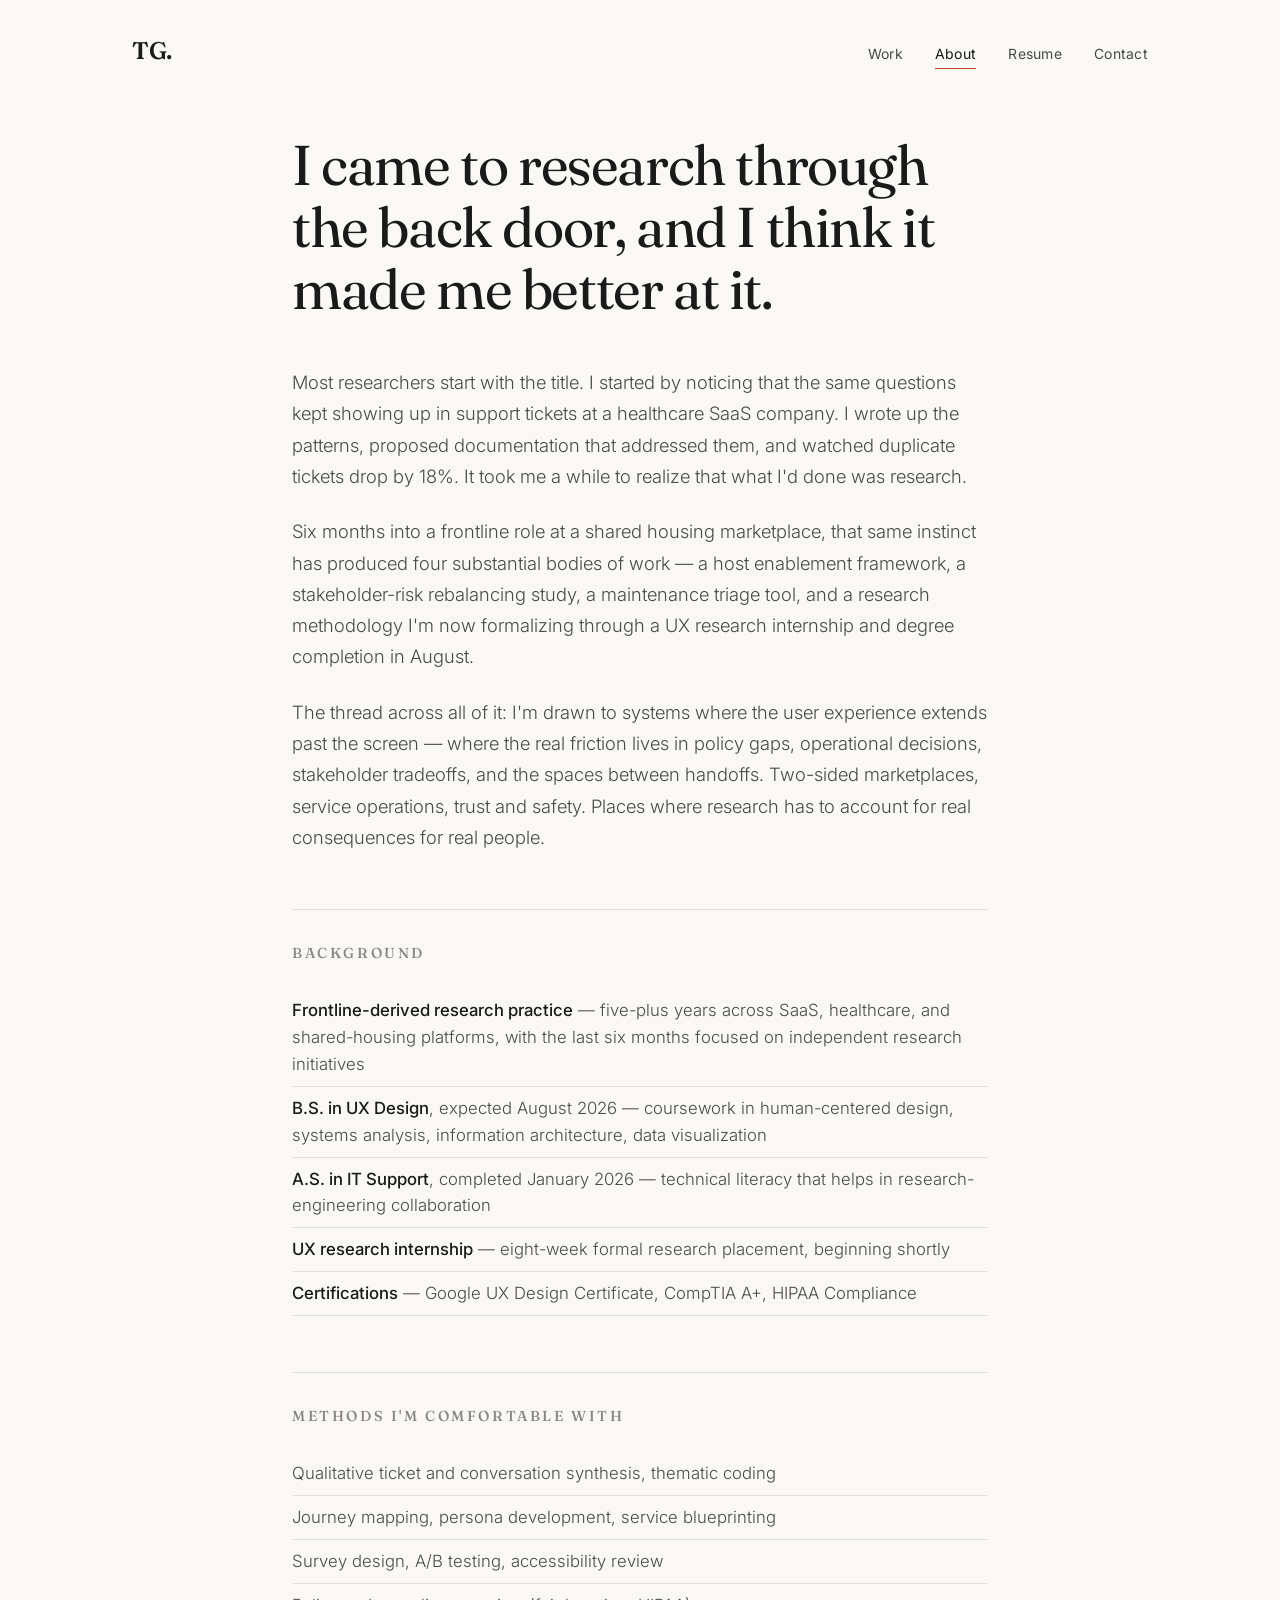
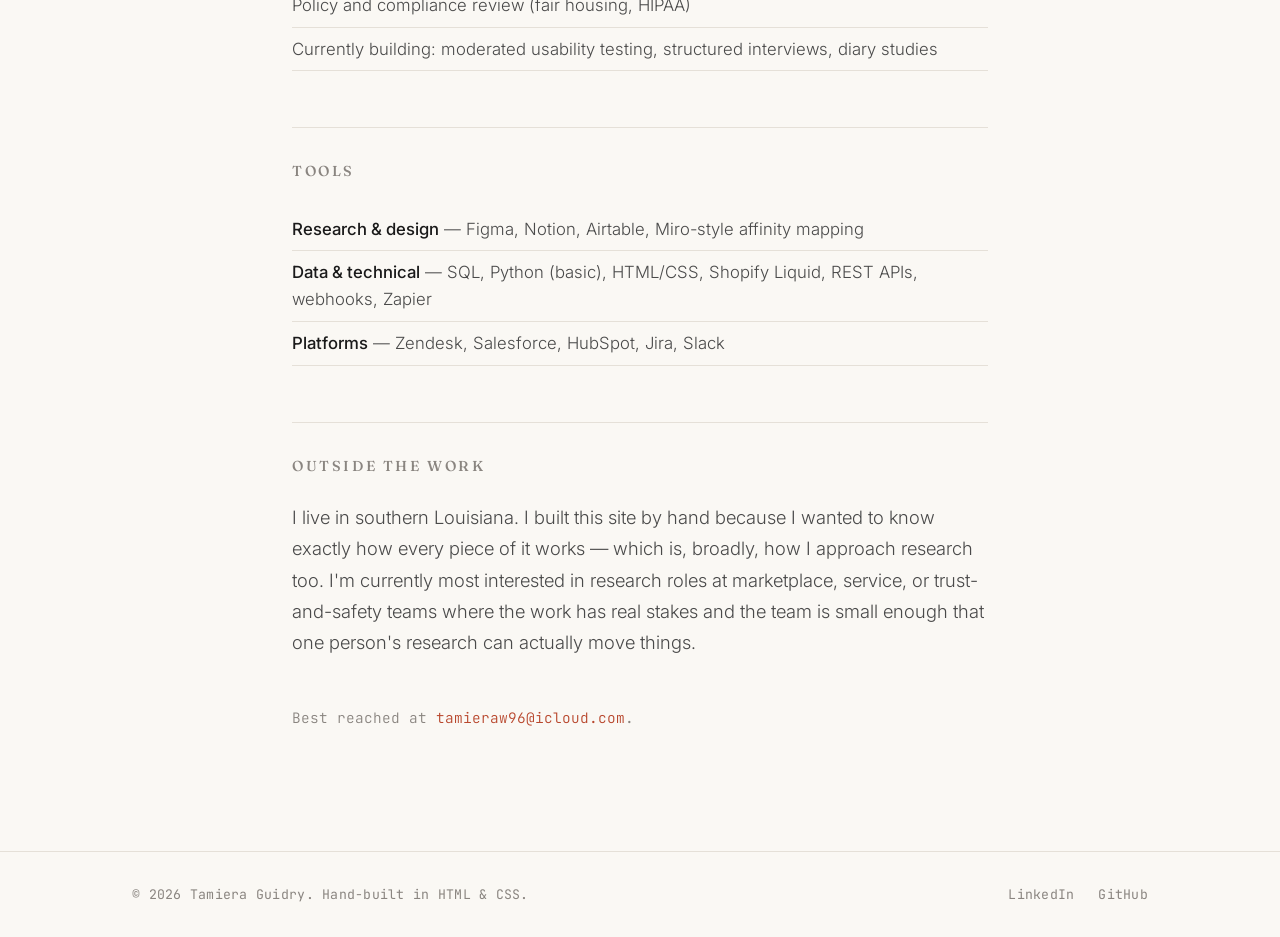
==== about.html @ 83c3fe65 "Add files via upload" ====
<!DOCTYPE html>
<html lang="en">
<head>
  <meta charset="UTF-8" />
  <meta name="viewport" content="width=device-width, initial-scale=1.0" />
  <title>About — Tamiera Guidry</title>
  <link rel="preconnect" href="https://fonts.googleapis.com" />
  <link rel="preconnect" href="https://fonts.gstatic.com" crossorigin />
  <link href="https://fonts.googleapis.com/css2?family=Fraunces:opsz,wght@9..144,300;9..144,400;9..144,500;9..144,600&family=Inter:wght@300;400;500;600&family=JetBrains+Mono:wght@400;500&display=swap" rel="stylesheet" />
  <link rel="stylesheet" href="styles.css" />
</head>
<body>

  <nav class="nav">
    <a href="index.html" class="nav-mark">TG.</a>
    <div class="nav-links">
      <a href="index.html">Work</a>
      <a href="about.html" class="active">About</a>
      <a href="Tamiera_Guidry_Resume.pdf" target="_blank" rel="noopener">Resume</a>
      <a href="mailto:tamieraw96@icloud.com">Contact</a>
    </div>
  </nav>

  <div class="about-page">
    <h1>I came to research through the back door, and I think it made me better at it.</h1>

    <p>Most researchers start with the title. I started by noticing that the same questions kept showing up in support tickets at a healthcare SaaS company. I wrote up the patterns, proposed documentation that addressed them, and watched duplicate tickets drop by 18%. It took me a while to realize that what I'd done was research.</p>

    <p>Six months into a frontline role at a shared housing marketplace, that same instinct has produced four substantial bodies of work — a host enablement framework, a stakeholder-risk rebalancing study, a maintenance triage tool, and a research methodology I'm now formalizing through a UX research internship and degree completion in August.</p>

    <p>The thread across all of it: I'm drawn to systems where the user experience extends past the screen — where the real friction lives in policy gaps, operational decisions, stakeholder tradeoffs, and the spaces between handoffs. Two-sided marketplaces, service operations, trust and safety. Places where research has to account for real consequences for real people.</p>

    <h2>Background</h2>
    <ul>
      <li><strong>Frontline-derived research practice</strong> — five-plus years across SaaS, healthcare, and shared-housing platforms, with the last six months focused on independent research initiatives</li>
      <li><strong>B.S. in UX Design</strong>, expected August 2026 — coursework in human-centered design, systems analysis, information architecture, data visualization</li>
      <li><strong>A.S. in IT Support</strong>, completed January 2026 — technical literacy that helps in research-engineering collaboration</li>
      <li><strong>UX research internship</strong> — eight-week formal research placement, beginning shortly</li>
      <li><strong>Certifications</strong> — Google UX Design Certificate, CompTIA A+, HIPAA Compliance</li>
    </ul>

    <h2>Methods I'm comfortable with</h2>
    <ul>
      <li>Qualitative ticket and conversation synthesis, thematic coding</li>
      <li>Journey mapping, persona development, service blueprinting</li>
      <li>Survey design, A/B testing, accessibility review</li>
      <li>Policy and compliance review (fair housing, HIPAA)</li>
      <li>Currently building: moderated usability testing, structured interviews, diary studies</li>
    </ul>

    <h2>Tools</h2>
    <ul>
      <li><strong>Research &amp; design</strong> — Figma, Notion, Airtable, Miro-style affinity mapping</li>
      <li><strong>Data &amp; technical</strong> — SQL, Python (basic), HTML/CSS, Shopify Liquid, REST APIs, webhooks, Zapier</li>
      <li><strong>Platforms</strong> — Zendesk, Salesforce, HubSpot, Jira, Slack</li>
    </ul>

    <h2>Outside the work</h2>
    <p>I live in southern Louisiana. I built this site by hand because I wanted to know exactly how every piece of it works — which is, broadly, how I approach research too. I'm currently most interested in research roles at marketplace, service, or trust-and-safety teams where the work has real stakes and the team is small enough that one person's research can actually move things.</p>

    <p style="margin-top: 3rem; font-family: var(--mono); font-size: 0.9rem; color: var(--ink-muted);">Best reached at <a href="mailto:tamieraw96@icloud.com" style="color: var(--accent);">tamieraw96@icloud.com</a>.</p>
  </div>

  <footer class="footer">
    <div class="footer-inner">
      <p>© 2026 Tamiera Guidry. Hand-built in HTML &amp; CSS.</p>
      <div class="footer-links">
        <a href="https://linkedin.com/in/tamiera-guidry" target="_blank" rel="noopener">LinkedIn</a>
        <a href="https://github.com/tamieraguidry1" target="_blank" rel="noopener">GitHub</a>
      </div>
    </div>
  </footer>

</body>
</html>
---- styles.css ----
/* ============================================
   TAMIERA GUIDRY — UX RESEARCH PORTFOLIO
   Editorial minimalism. Typography-led.
   ============================================ */

:root {
  --paper: #faf8f4;
  --ink: #1a1a1a;
  --ink-soft: #4a4a4a;
  --ink-muted: #8a8580;
  --rule: #e5e0d8;
  --accent: #b8472d;
  --accent-soft: #f5ede4;
  --serif: "Fraunces", Georgia, serif;
  --sans: "Inter", -apple-system, sans-serif;
  --mono: "JetBrains Mono", monospace;
  --max: 1080px;
  --gutter: 2rem;
}

* {
  margin: 0;
  padding: 0;
  box-sizing: border-box;
}

html {
  scroll-behavior: smooth;
}

body {
  background: var(--paper);
  color: var(--ink);
  font-family: var(--sans);
  font-size: 17px;
  line-height: 1.6;
  -webkit-font-smoothing: antialiased;
  -moz-osx-font-smoothing: grayscale;
  text-rendering: optimizeLegibility;
}

a {
  color: var(--ink);
  text-decoration: none;
  transition: color 0.2s ease;
}

a:hover {
  color: var(--accent);
}

/* ============================================
   NAV
   ============================================ */

.nav {
  max-width: var(--max);
  margin: 0 auto;
  padding: 2rem var(--gutter) 0;
  display: flex;
  justify-content: space-between;
  align-items: baseline;
}

.nav-mark {
  font-family: var(--serif);
  font-size: 1.5rem;
  font-weight: 600;
  letter-spacing: -0.02em;
  color: var(--ink);
}

.nav-links {
  display: flex;
  gap: 2rem;
  font-size: 0.875rem;
  letter-spacing: 0.02em;
}

.nav-links a {
  color: var(--ink-soft);
  position: relative;
}

.nav-links a.active {
  color: var(--ink);
}

.nav-links a.active::after {
  content: "";
  position: absolute;
  left: 0;
  right: 0;
  bottom: -4px;
  height: 1px;
  background: var(--accent);
}

/* ============================================
   HERO
   ============================================ */

.hero {
  max-width: var(--max);
  margin: 0 auto;
  padding: 6rem var(--gutter) 5rem;
}

.hero-inner {
  max-width: 820px;
}

.eyebrow {
  font-family: var(--mono);
  font-size: 0.75rem;
  text-transform: uppercase;
  letter-spacing: 0.15em;
  color: var(--ink-muted);
  margin-bottom: 2rem;
}

.hero-title {
  font-family: var(--serif);
  font-size: clamp(2.5rem, 6vw, 4.5rem);
  font-weight: 400;
  line-height: 1.05;
  letter-spacing: -0.025em;
  margin-bottom: 2.5rem;
  color: var(--ink);
}

.hero-title em {
  font-style: italic;
  color: var(--accent);
  font-weight: 400;
}

.hero-sub {
  font-size: 1.25rem;
  line-height: 1.5;
  color: var(--ink-soft);
  max-width: 680px;
  margin-bottom: 2rem;
  font-weight: 300;
}

.hero-meta {
  display: flex;
  flex-wrap: wrap;
  align-items: center;
  gap: 0.75rem;
  font-family: var(--mono);
  font-size: 0.8rem;
  color: var(--ink-muted);
  letter-spacing: 0.02em;
}

.hero-meta .dot {
  color: var(--rule);
}

/* ============================================
   SECTIONS — SHARED
   ============================================ */

main {
  max-width: var(--max);
  margin: 0 auto;
  padding: 0 var(--gutter);
}

.section-title {
  font-family: var(--serif);
  font-size: 1rem;
  font-weight: 500;
  letter-spacing: 0.15em;
  text-transform: uppercase;
  color: var(--ink-muted);
  margin-bottom: 1rem;
  padding-top: 4rem;
  border-top: 1px solid var(--rule);
  padding-top: 3rem;
}

.section-note {
  font-size: 0.95rem;
  color: var(--ink-soft);
  max-width: 640px;
  margin-bottom: 3rem;
  font-weight: 300;
}

/* ============================================
   CASE CARDS
   ============================================ */

.work {
  padding-bottom: 4rem;
}

.case-card {
  border-top: 1px solid var(--rule);
  margin-bottom: 0;
  transition: background 0.3s ease;
}

.case-card:last-child {
  border-bottom: 1px solid var(--rule);
}

.case-link {
  display: grid;
  grid-template-columns: 80px 1fr;
  gap: 2rem;
  padding: 3rem 0;
  align-items: start;
  color: var(--ink);
  transition: transform 0.3s ease;
}

.case-card:hover:not(.upcoming) {
  background: var(--accent-soft);
  margin: 0 calc(var(--gutter) * -1);
  padding: 0 var(--gutter);
}

.case-card:hover:not(.upcoming) .case-cta {
  color: var(--accent);
}

.case-card:hover:not(.upcoming) .case-number {
  color: var(--accent);
}

.case-number {
  font-family: var(--serif);
  font-size: 1rem;
  font-weight: 500;
  color: var(--ink-muted);
  letter-spacing: 0.05em;
  padding-top: 0.3rem;
  transition: color 0.3s ease;
}

.case-body {
  max-width: 720px;
}

.case-tag {
  font-family: var(--mono);
  font-size: 0.75rem;
  text-transform: uppercase;
  letter-spacing: 0.1em;
  color: var(--ink-muted);
  margin-bottom: 1rem;
}

.case-title {
  font-family: var(--serif);
  font-size: clamp(1.5rem, 3vw, 2rem);
  font-weight: 500;
  line-height: 1.2;
  letter-spacing: -0.02em;
  margin-bottom: 1rem;
  color: var(--ink);
}

.case-blurb {
  font-size: 1.05rem;
  line-height: 1.55;
  color: var(--ink-soft);
  margin-bottom: 1.25rem;
  font-weight: 300;
}

.case-cta {
  font-family: var(--mono);
  font-size: 0.8rem;
  letter-spacing: 0.05em;
  color: var(--ink);
  transition: color 0.3s ease, transform 0.3s ease;
  display: inline-block;
}

.case-cta.muted {
  color: var(--ink-muted);
}

.upcoming .case-link {
  cursor: default;
  opacity: 0.7;
}

.upcoming-tag {
  display: inline-block;
  font-family: var(--mono);
  font-size: 0.65rem;
  text-transform: uppercase;
  letter-spacing: 0.1em;
  padding: 0.25rem 0.6rem;
  background: var(--ink);
  color: var(--paper);
  border-radius: 2px;
  vertical-align: middle;
  margin-left: 0.75rem;
  font-weight: 500;
}

/* ============================================
   POSITIONING GRID
   ============================================ */

.positioning {
  padding-bottom: 4rem;
}

.positioning-grid {
  display: grid;
  grid-template-columns: repeat(2, 1fr);
  gap: 3rem;
  margin-top: 2rem;
}

.positioning-item h3 {
  font-family: var(--serif);
  font-size: 1.35rem;
  font-weight: 500;
  letter-spacing: -0.01em;
  margin-bottom: 0.75rem;
  color: var(--ink);
}

.positioning-item p {
  font-size: 0.95rem;
  line-height: 1.55;
  color: var(--ink-soft);
  font-weight: 300;
}

/* ============================================
   CTA
   ============================================ */

.cta {
  padding: 6rem 0 4rem;
  border-top: 1px solid var(--rule);
  margin-top: 2rem;
  text-align: center;
}

.cta-eyebrow {
  font-family: var(--mono);
  font-size: 0.75rem;
  text-transform: uppercase;
  letter-spacing: 0.15em;
  color: var(--ink-muted);
  margin-bottom: 1.5rem;
}

.cta-title {
  font-family: var(--serif);
  font-size: clamp(3rem, 8vw, 6rem);
  font-weight: 400;
  font-style: italic;
  letter-spacing: -0.03em;
  margin-bottom: 1rem;
  color: var(--ink);
}

.cta-sub {
  font-size: 1rem;
  color: var(--ink-soft);
  margin-bottom: 2.5rem;
  font-weight: 300;
}

.cta-button {
  display: inline-block;
  font-family: var(--mono);
  font-size: 0.95rem;
  padding: 1rem 2rem;
  background: var(--ink);
  color: var(--paper);
  border: 1px solid var(--ink);
  border-radius: 2px;
  letter-spacing: 0.02em;
  transition: all 0.3s ease;
}

.cta-button:hover {
  background: var(--accent);
  border-color: var(--accent);
  color: var(--paper);
}

/* ============================================
   FOOTER
   ============================================ */

.footer {
  border-top: 1px solid var(--rule);
  margin-top: 0;
  padding: 2rem 0;
}

.footer-inner {
  max-width: var(--max);
  margin: 0 auto;
  padding: 0 var(--gutter);
  display: flex;
  justify-content: space-between;
  align-items: center;
  font-size: 0.825rem;
  color: var(--ink-muted);
  font-family: var(--mono);
  letter-spacing: 0.02em;
}

.footer-links {
  display: flex;
  gap: 1.5rem;
}

.footer-links a {
  color: var(--ink-muted);
}

.footer-links a:hover {
  color: var(--accent);
}

/* ============================================
   CASE STUDY PAGES
   ============================================ */

.case-page {
  max-width: 760px;
  margin: 0 auto;
  padding: 4rem var(--gutter) 6rem;
}

.case-page-header {
  margin-bottom: 4rem;
  border-bottom: 1px solid var(--rule);
  padding-bottom: 3rem;
}

.case-page-back {
  font-family: var(--mono);
  font-size: 0.8rem;
  color: var(--ink-muted);
  letter-spacing: 0.05em;
  margin-bottom: 2rem;
  display: inline-block;
}

.case-page-tag {
  font-family: var(--mono);
  font-size: 0.75rem;
  text-transform: uppercase;
  letter-spacing: 0.1em;
  color: var(--ink-muted);
  margin-bottom: 1.5rem;
}

.case-page-title {
  font-family: var(--serif);
  font-size: clamp(2.25rem, 5vw, 3.5rem);
  font-weight: 400;
  line-height: 1.1;
  letter-spacing: -0.025em;
  margin-bottom: 1.5rem;
  color: var(--ink);
}

.case-page-deck {
  font-size: 1.2rem;
  line-height: 1.5;
  color: var(--ink-soft);
  font-weight: 300;
  font-family: var(--serif);
  font-style: italic;
}

.case-meta-grid {
  display: grid;
  grid-template-columns: repeat(2, 1fr);
  gap: 2rem;
  margin: 3rem 0;
  padding: 2rem 0;
  border-top: 1px solid var(--rule);
  border-bottom: 1px solid var(--rule);
}

.case-meta-item .meta-label {
  font-family: var(--mono);
  font-size: 0.7rem;
  text-transform: uppercase;
  letter-spacing: 0.12em;
  color: var(--ink-muted);
  margin-bottom: 0.5rem;
}

.case-meta-item .meta-value {
  font-size: 0.95rem;
  color: var(--ink);
  line-height: 1.5;
}

.case-page h2 {
  font-family: var(--serif);
  font-size: 0.9rem;
  font-weight: 500;
  text-transform: uppercase;
  letter-spacing: 0.18em;
  color: var(--ink-muted);
  margin: 3.5rem 0 1.5rem;
  padding-top: 1.5rem;
  border-top: 1px solid var(--rule);
}

.case-page h2:first-of-type {
  margin-top: 0;
  padding-top: 0;
  border-top: none;
}

.case-page h3 {
  font-family: var(--serif);
  font-size: 1.5rem;
  font-weight: 500;
  letter-spacing: -0.015em;
  margin: 2rem 0 1rem;
  color: var(--ink);
}

.case-page p {
  font-size: 1.05rem;
  line-height: 1.65;
  color: var(--ink-soft);
  margin-bottom: 1.25rem;
  font-weight: 300;
}

.case-page ul {
  margin: 0 0 1.5rem 0;
  padding: 0;
  list-style: none;
}

.case-page li {
  font-size: 1.05rem;
  line-height: 1.6;
  color: var(--ink-soft);
  margin-bottom: 0.75rem;
  padding-left: 1.5rem;
  position: relative;
  font-weight: 300;
}

.case-page li::before {
  content: "—";
  position: absolute;
  left: 0;
  color: var(--accent);
}

.case-page strong {
  color: var(--ink);
  font-weight: 500;
}

.case-page em {
  font-family: var(--serif);
  font-style: italic;
}

.pullquote {
  font-family: var(--serif);
  font-size: 1.5rem;
  line-height: 1.4;
  color: var(--ink);
  font-style: italic;
  margin: 3rem 0;
  padding: 2rem 0;
  border-top: 2px solid var(--ink);
  border-bottom: 2px solid var(--ink);
  font-weight: 400;
  letter-spacing: -0.015em;
}

.case-page-next {
  margin-top: 5rem;
  padding-top: 3rem;
  border-top: 1px solid var(--rule);
}

.case-page-next .next-label {
  font-family: var(--mono);
  font-size: 0.75rem;
  text-transform: uppercase;
  letter-spacing: 0.12em;
  color: var(--ink-muted);
  margin-bottom: 0.5rem;
}

.case-page-next a {
  font-family: var(--serif);
  font-size: 1.75rem;
  font-weight: 500;
  letter-spacing: -0.02em;
  color: var(--ink);
}

.case-page-next a:hover {
  color: var(--accent);
}

/* ============================================
   ABOUT PAGE
   ============================================ */

.about-page {
  max-width: 760px;
  margin: 0 auto;
  padding: 4rem var(--gutter) 6rem;
}

.about-page h1 {
  font-family: var(--serif);
  font-size: clamp(2.5rem, 5vw, 3.5rem);
  font-weight: 400;
  line-height: 1.1;
  letter-spacing: -0.025em;
  margin-bottom: 3rem;
}

.about-page p {
  font-size: 1.15rem;
  line-height: 1.7;
  color: var(--ink-soft);
  margin-bottom: 1.5rem;
  font-weight: 300;
}

.about-page h2 {
  font-family: var(--serif);
  font-size: 0.9rem;
  font-weight: 500;
  text-transform: uppercase;
  letter-spacing: 0.18em;
  color: var(--ink-muted);
  margin: 3.5rem 0 1.5rem;
  padding-top: 2rem;
  border-top: 1px solid var(--rule);
}

.about-page ul {
  list-style: none;
  padding: 0;
}

.about-page li {
  font-size: 1.05rem;
  line-height: 1.6;
  color: var(--ink-soft);
  padding: 0.5rem 0;
  border-bottom: 1px solid var(--rule);
  font-weight: 300;
}

.about-page li strong {
  color: var(--ink);
  font-weight: 500;
}

/* ============================================
   RESPONSIVE
   ============================================ */

@media (max-width: 720px) {
  :root { --gutter: 1.5rem; }
  .nav { padding-top: 1.5rem; flex-direction: column; gap: 1rem; align-items: flex-start; }
  .nav-links { gap: 1.25rem; flex-wrap: wrap; }
  .hero { padding: 3rem var(--gutter) 3rem; }
  .case-link { grid-template-columns: 1fr; gap: 0.5rem; padding: 2.5rem 0; }
  .case-number { font-size: 0.875rem; }
  .case-card:hover:not(.upcoming) { margin: 0; padding: 0; background: transparent; }
  .positioning-grid { grid-template-columns: 1fr; gap: 2rem; }
  .case-meta-grid { grid-template-columns: 1fr; gap: 1.5rem; }
  .footer-inner { flex-direction: column; gap: 1rem; }
}

/* ============================================
   STAGGERED REVEAL ON LOAD
   ============================================ */

.hero-inner > * { opacity: 0; animation: fadeUp 0.8s ease-out forwards; }
.hero-inner > *:nth-child(1) { animation-delay: 0.1s; }
.hero-inner > *:nth-child(2) { animation-delay: 0.25s; }
.hero-inner > *:nth-child(3) { animation-delay: 0.4s; }
.hero-inner > *:nth-child(4) { animation-delay: 0.55s; }

@keyframes fadeUp {
  from { opacity: 0; transform: translateY(12px); }
  to { opacity: 1; transform: translateY(0); }
}
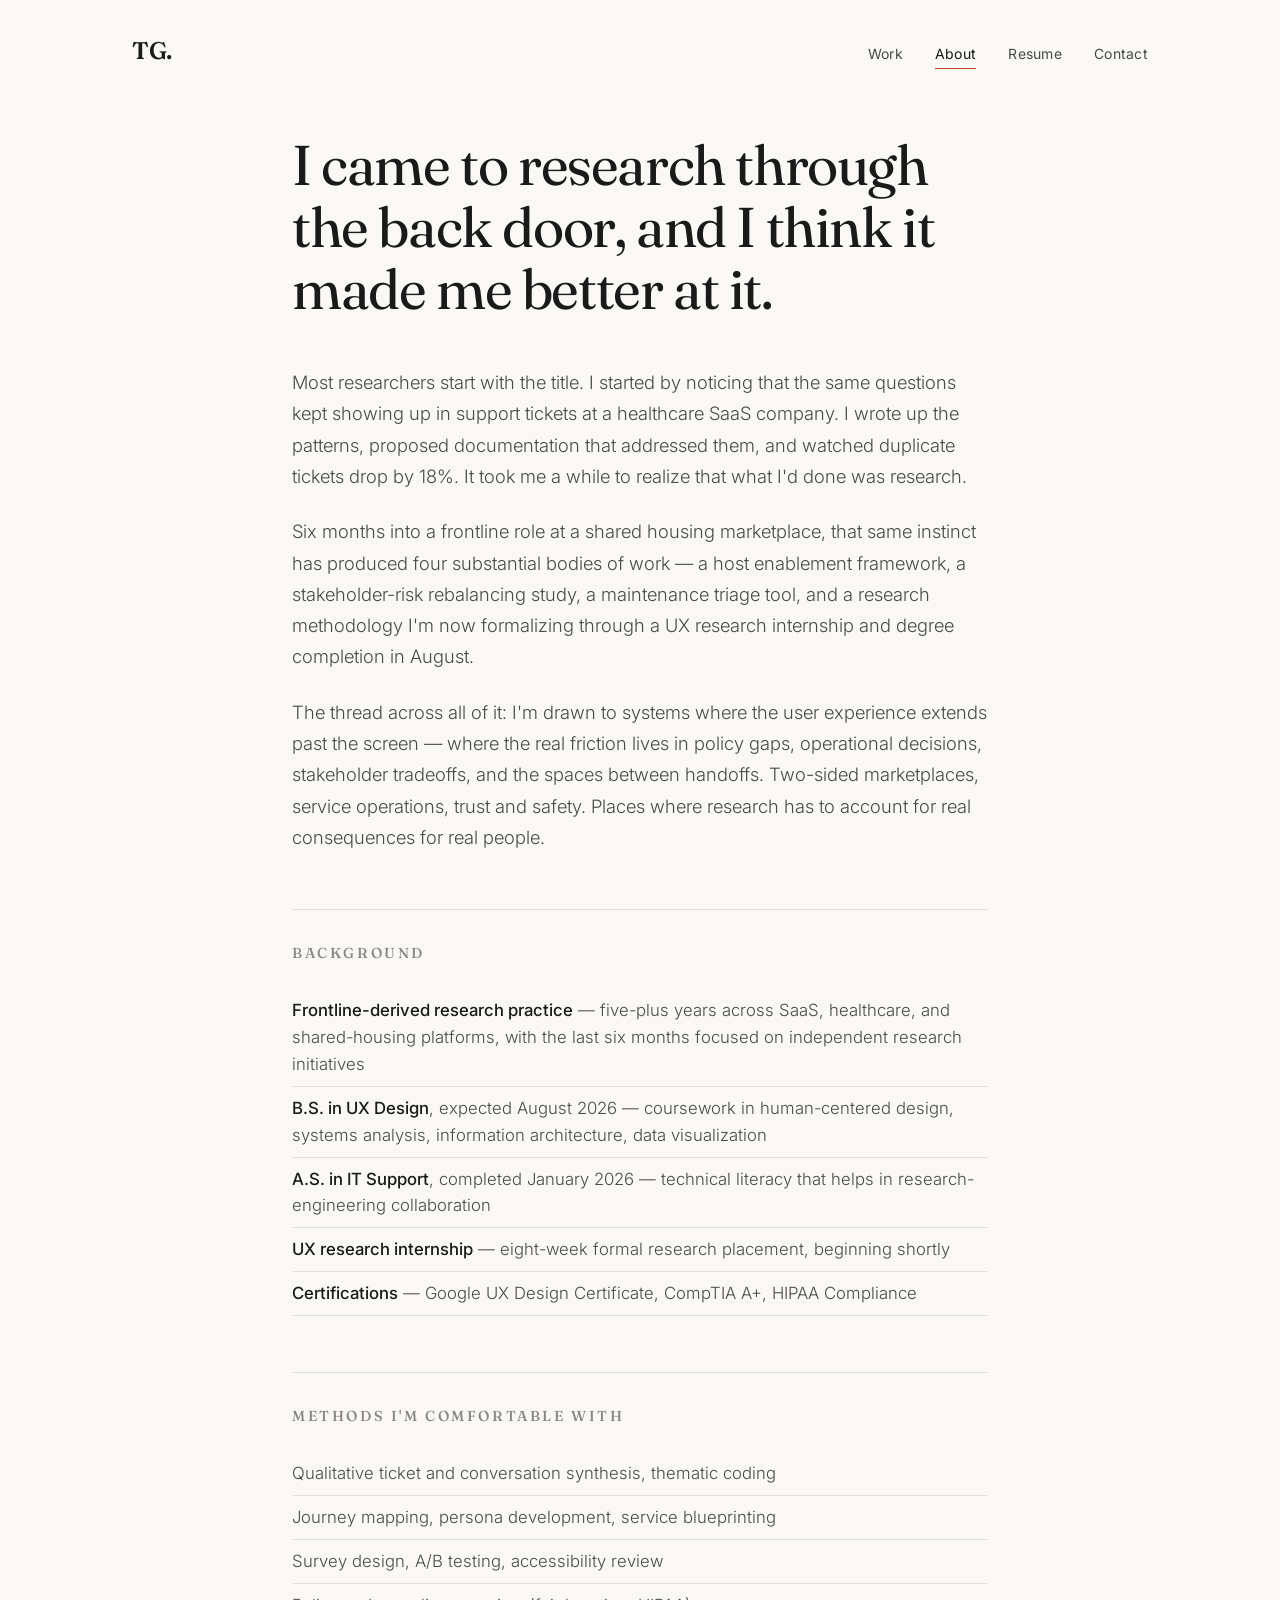
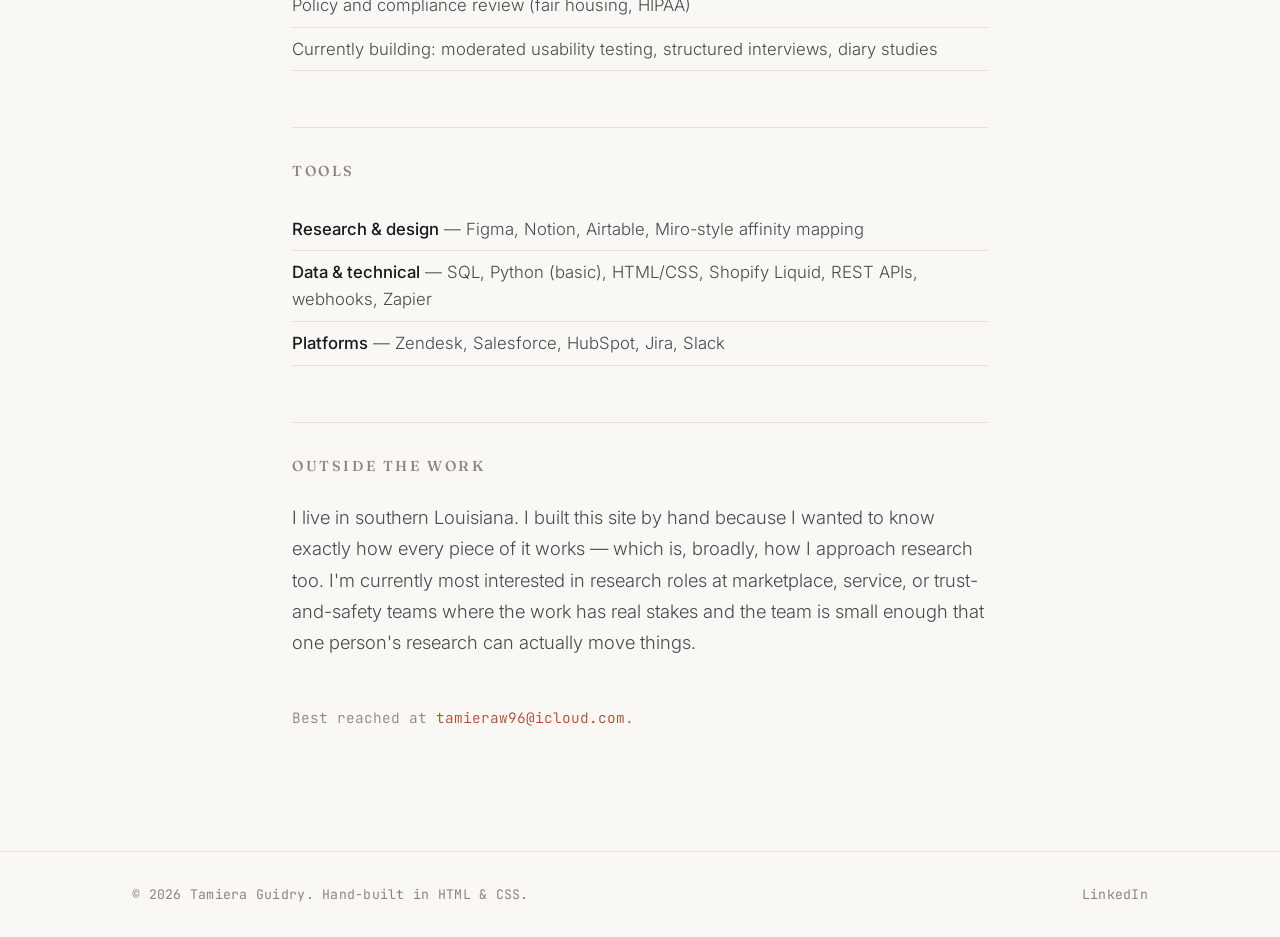
==== commit a4bcaba3: "Update about.html" ====
--- a/about.html
+++ b/about.html
@@ -65,8 +65,7 @@
     <div class="footer-inner">
       <p>© 2026 Tamiera Guidry. Hand-built in HTML &amp; CSS.</p>
       <div class="footer-links">
-        <a href="https://linkedin.com/in/tamiera-guidry" target="_blank" rel="noopener">LinkedIn</a>
-        <a href="https://github.com/tamieraguidry1" target="_blank" rel="noopener">GitHub</a>
+        <a href="https://www.linkedin.com/in/tamiera-guidry-b728ba142/" target="_blank" rel="noopener">LinkedIn</a>
       </div>
     </div>
   </footer>
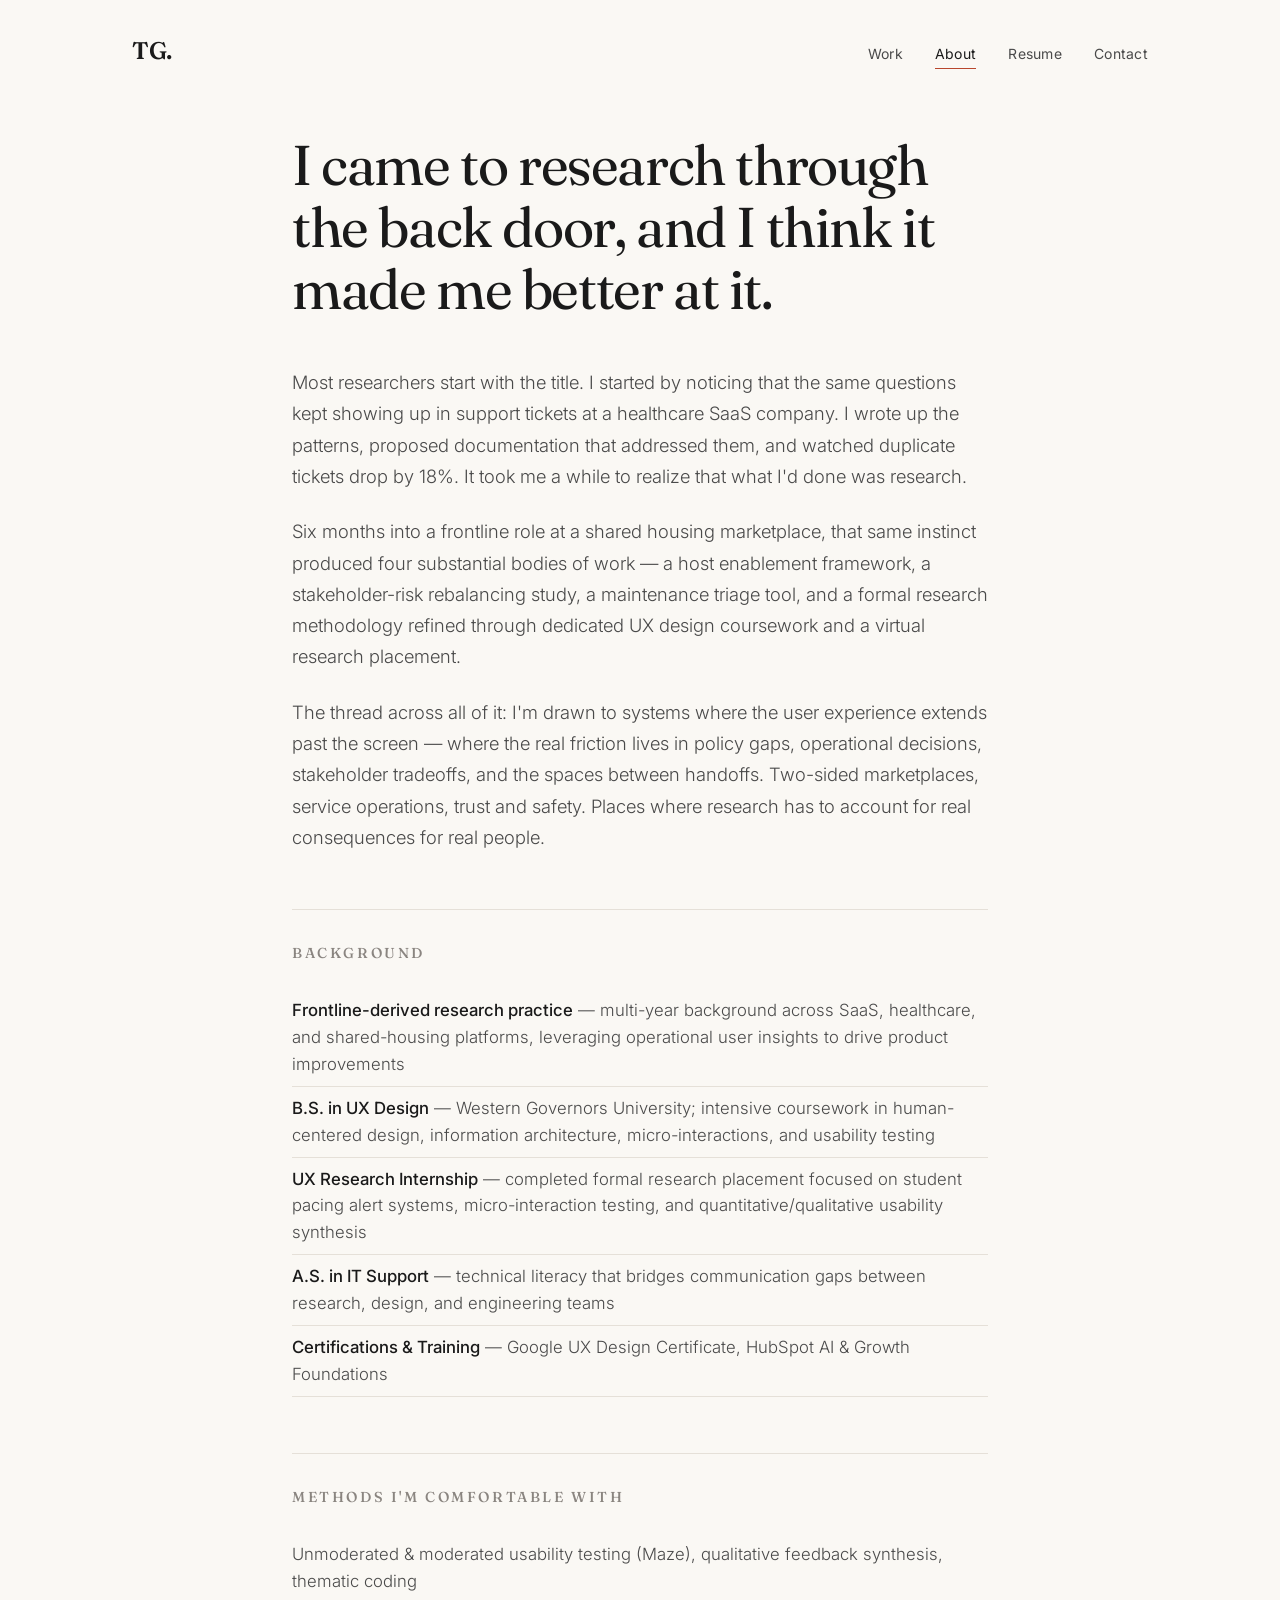
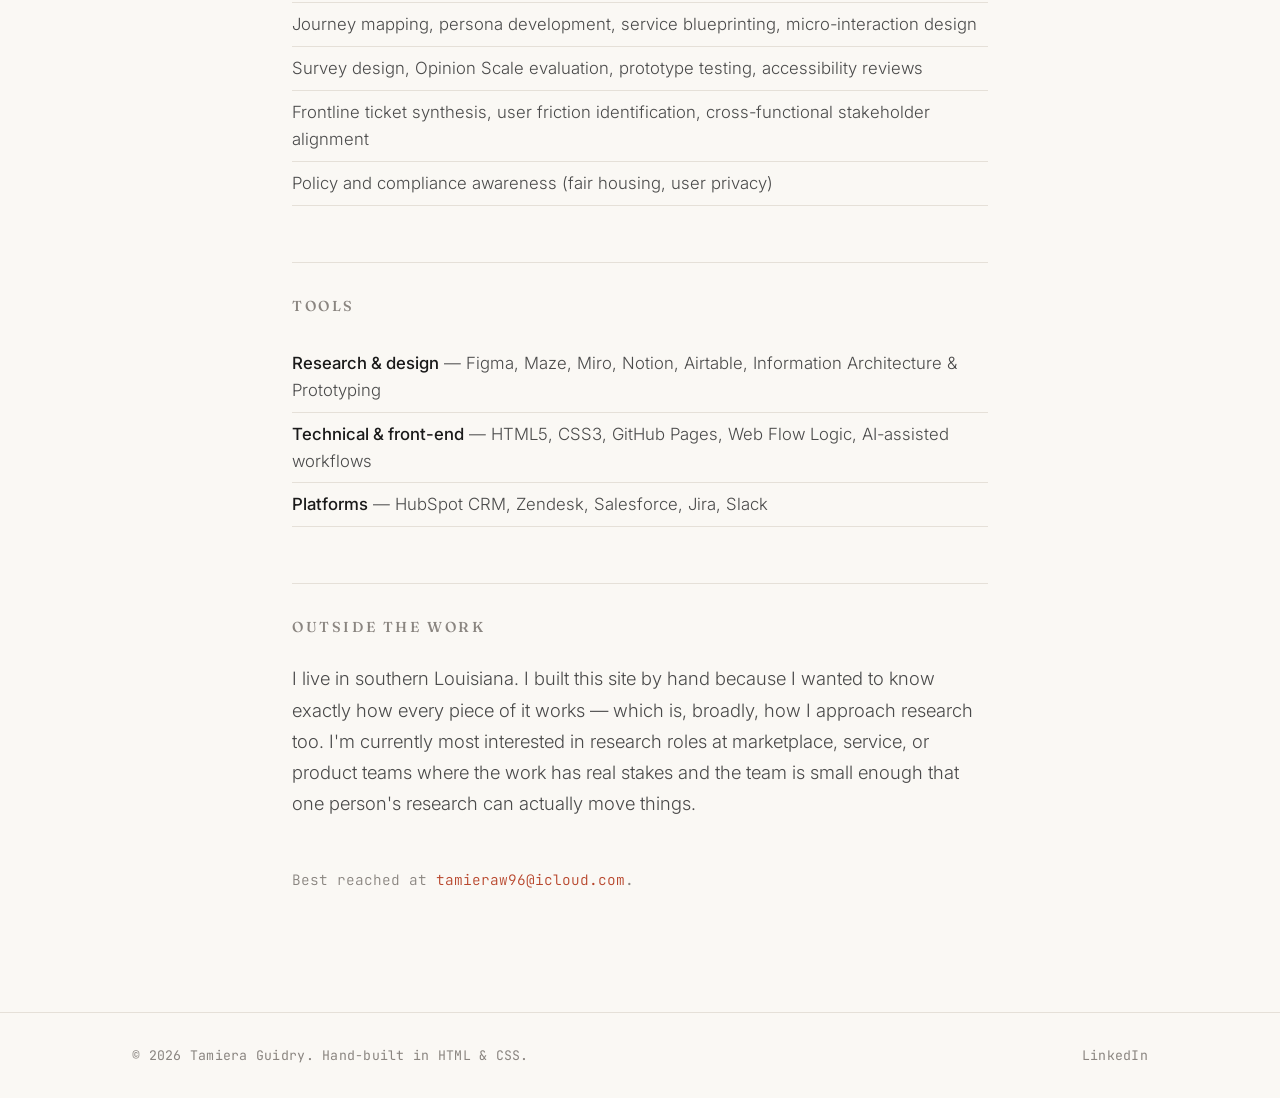
==== commit e38730d0: "Update about.html" ====
--- a/about.html
+++ b/about.html
@@ -16,7 +16,7 @@
     <div class="nav-links">
       <a href="index.html">Work</a>
       <a href="about.html" class="active">About</a>
-      <a href="Tamiera_Guidry_Resume.pdf" target="_blank" rel="noopener">Resume</a>
+      <a href="ZTamieraGuidry.docx" target="_blank" rel="noopener">Resume</a>
       <a href="mailto:tamieraw96@icloud.com">Contact</a>
     </div>
   </nav>
@@ -26,37 +26,37 @@
 
     <p>Most researchers start with the title. I started by noticing that the same questions kept showing up in support tickets at a healthcare SaaS company. I wrote up the patterns, proposed documentation that addressed them, and watched duplicate tickets drop by 18%. It took me a while to realize that what I'd done was research.</p>
 
-    <p>Six months into a frontline role at a shared housing marketplace, that same instinct has produced four substantial bodies of work — a host enablement framework, a stakeholder-risk rebalancing study, a maintenance triage tool, and a research methodology I'm now formalizing through a UX research internship and degree completion in August.</p>
+    <p>Six months into a frontline role at a shared housing marketplace, that same instinct produced four substantial bodies of work — a host enablement framework, a stakeholder-risk rebalancing study, a maintenance triage tool, and a formal research methodology refined through dedicated UX design coursework and a virtual research placement.</p>
 
     <p>The thread across all of it: I'm drawn to systems where the user experience extends past the screen — where the real friction lives in policy gaps, operational decisions, stakeholder tradeoffs, and the spaces between handoffs. Two-sided marketplaces, service operations, trust and safety. Places where research has to account for real consequences for real people.</p>
 
     <h2>Background</h2>
     <ul>
-      <li><strong>Frontline-derived research practice</strong> — five-plus years across SaaS, healthcare, and shared-housing platforms, with the last six months focused on independent research initiatives</li>
-      <li><strong>B.S. in UX Design</strong>, expected August 2026 — coursework in human-centered design, systems analysis, information architecture, data visualization</li>
-      <li><strong>A.S. in IT Support</strong>, completed January 2026 — technical literacy that helps in research-engineering collaboration</li>
-      <li><strong>UX research internship</strong> — eight-week formal research placement, beginning shortly</li>
-      <li><strong>Certifications</strong> — Google UX Design Certificate, CompTIA A+, HIPAA Compliance</li>
+      <li><strong>Frontline-derived research practice</strong> — multi-year background across SaaS, healthcare, and shared-housing platforms, leveraging operational user insights to drive product improvements</li>
+      <li><strong>B.S. in UX Design</strong> — Western Governors University; intensive coursework in human-centered design, information architecture, micro-interactions, and usability testing</li>
+      <li><strong>UX Research Internship</strong> — completed formal research placement focused on student pacing alert systems, micro-interaction testing, and quantitative/qualitative usability synthesis</li>
+      <li><strong>A.S. in IT Support</strong> — technical literacy that bridges communication gaps between research, design, and engineering teams</li>
+      <li><strong>Certifications & Training</strong> — Google UX Design Certificate, HubSpot AI & Growth Foundations</li>
     </ul>
 
     <h2>Methods I'm comfortable with</h2>
     <ul>
-      <li>Qualitative ticket and conversation synthesis, thematic coding</li>
-      <li>Journey mapping, persona development, service blueprinting</li>
-      <li>Survey design, A/B testing, accessibility review</li>
-      <li>Policy and compliance review (fair housing, HIPAA)</li>
-      <li>Currently building: moderated usability testing, structured interviews, diary studies</li>
+      <li>Unmoderated & moderated usability testing (Maze), qualitative feedback synthesis, thematic coding</li>
+      <li>Journey mapping, persona development, service blueprinting, micro-interaction design</li>
+      <li>Survey design, Opinion Scale evaluation, prototype testing, accessibility reviews</li>
+      <li>Frontline ticket synthesis, user friction identification, cross-functional stakeholder alignment</li>
+      <li>Policy and compliance awareness (fair housing, user privacy)</li>
     </ul>
 
     <h2>Tools</h2>
     <ul>
-      <li><strong>Research &amp; design</strong> — Figma, Notion, Airtable, Miro-style affinity mapping</li>
-      <li><strong>Data &amp; technical</strong> — SQL, Python (basic), HTML/CSS, Shopify Liquid, REST APIs, webhooks, Zapier</li>
-      <li><strong>Platforms</strong> — Zendesk, Salesforce, HubSpot, Jira, Slack</li>
+      <li><strong>Research &amp; design</strong> — Figma, Maze, Miro, Notion, Airtable, Information Architecture & Prototyping</li>
+      <li><strong>Technical &amp; front-end</strong> — HTML5, CSS3, GitHub Pages, Web Flow Logic, AI-assisted workflows</li>
+      <li><strong>Platforms</strong> — HubSpot CRM, Zendesk, Salesforce, Jira, Slack</li>
     </ul>
 
     <h2>Outside the work</h2>
-    <p>I live in southern Louisiana. I built this site by hand because I wanted to know exactly how every piece of it works — which is, broadly, how I approach research too. I'm currently most interested in research roles at marketplace, service, or trust-and-safety teams where the work has real stakes and the team is small enough that one person's research can actually move things.</p>
+    <p>I live in southern Louisiana. I built this site by hand because I wanted to know exactly how every piece of it works — which is, broadly, how I approach research too. I'm currently most interested in research roles at marketplace, service, or product teams where the work has real stakes and the team is small enough that one person's research can actually move things.</p>
 
     <p style="margin-top: 3rem; font-family: var(--mono); font-size: 0.9rem; color: var(--ink-muted);">Best reached at <a href="mailto:tamieraw96@icloud.com" style="color: var(--accent);">tamieraw96@icloud.com</a>.</p>
   </div>
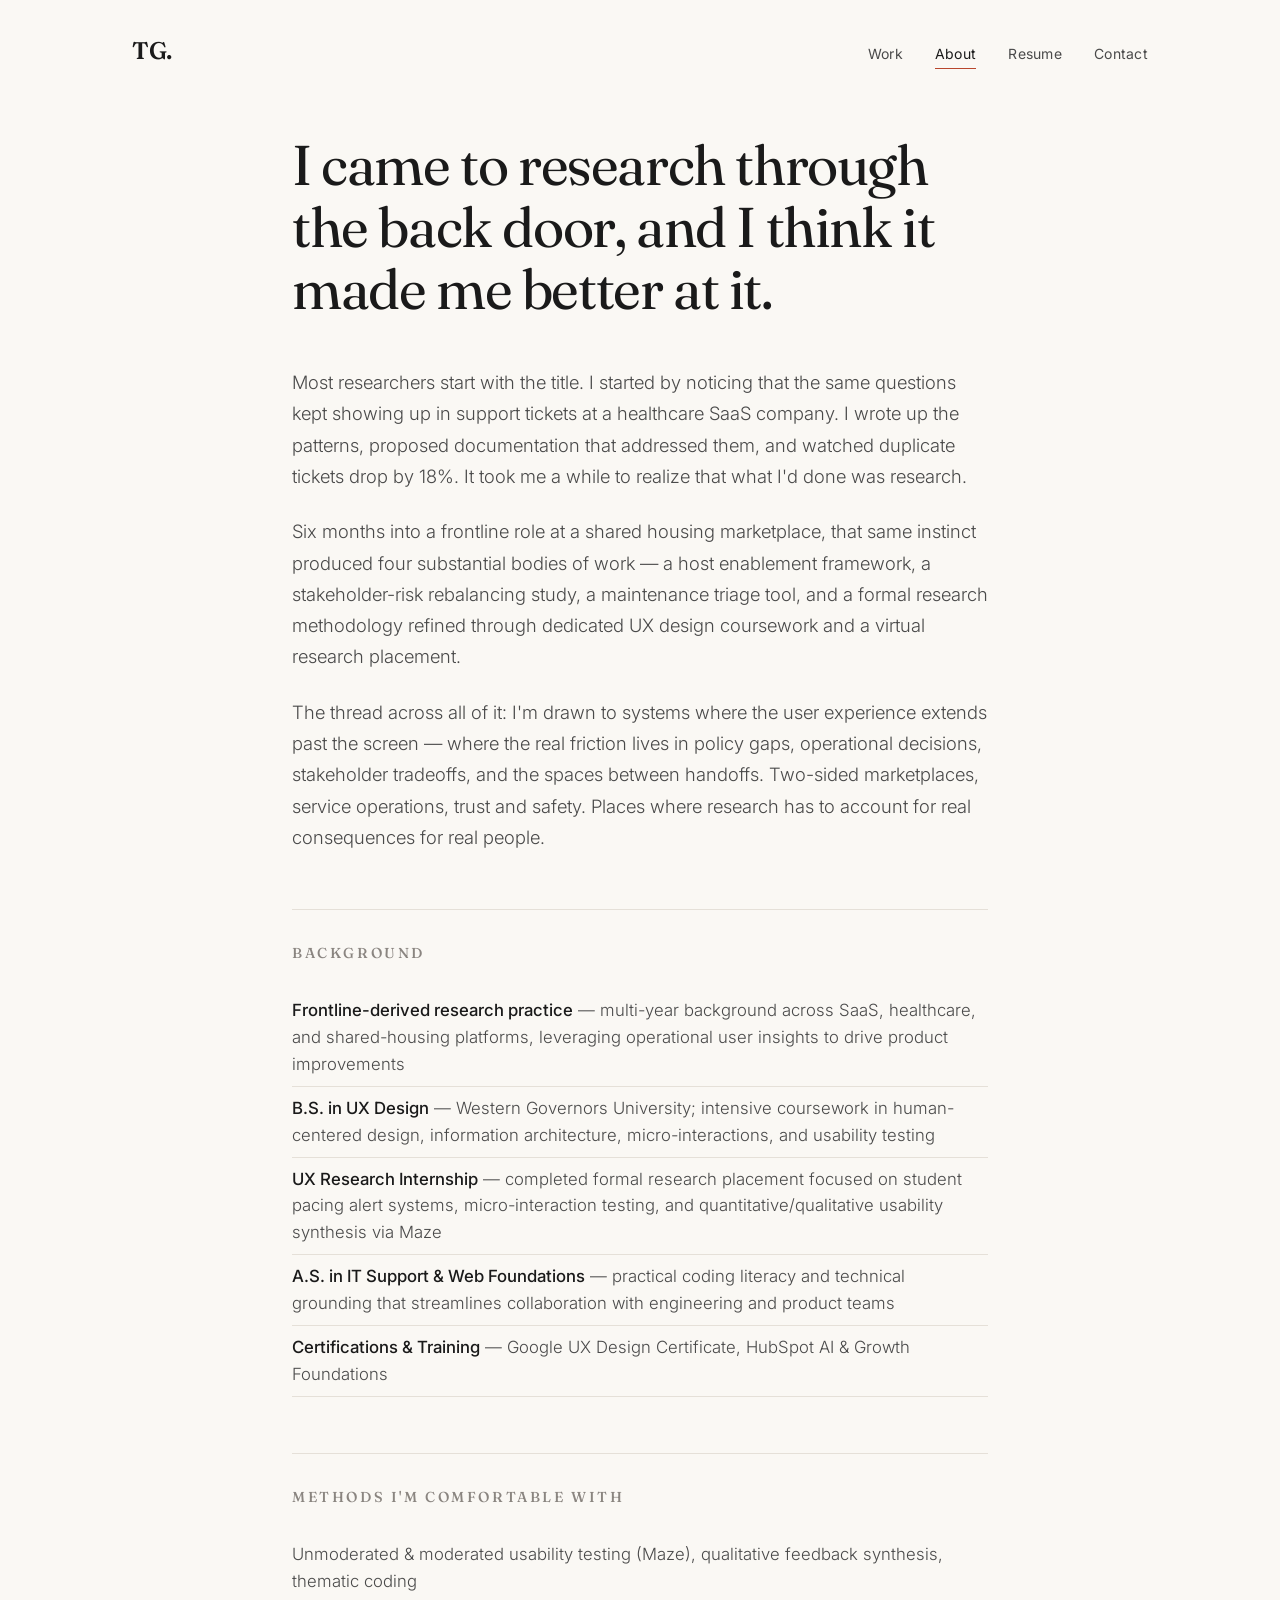
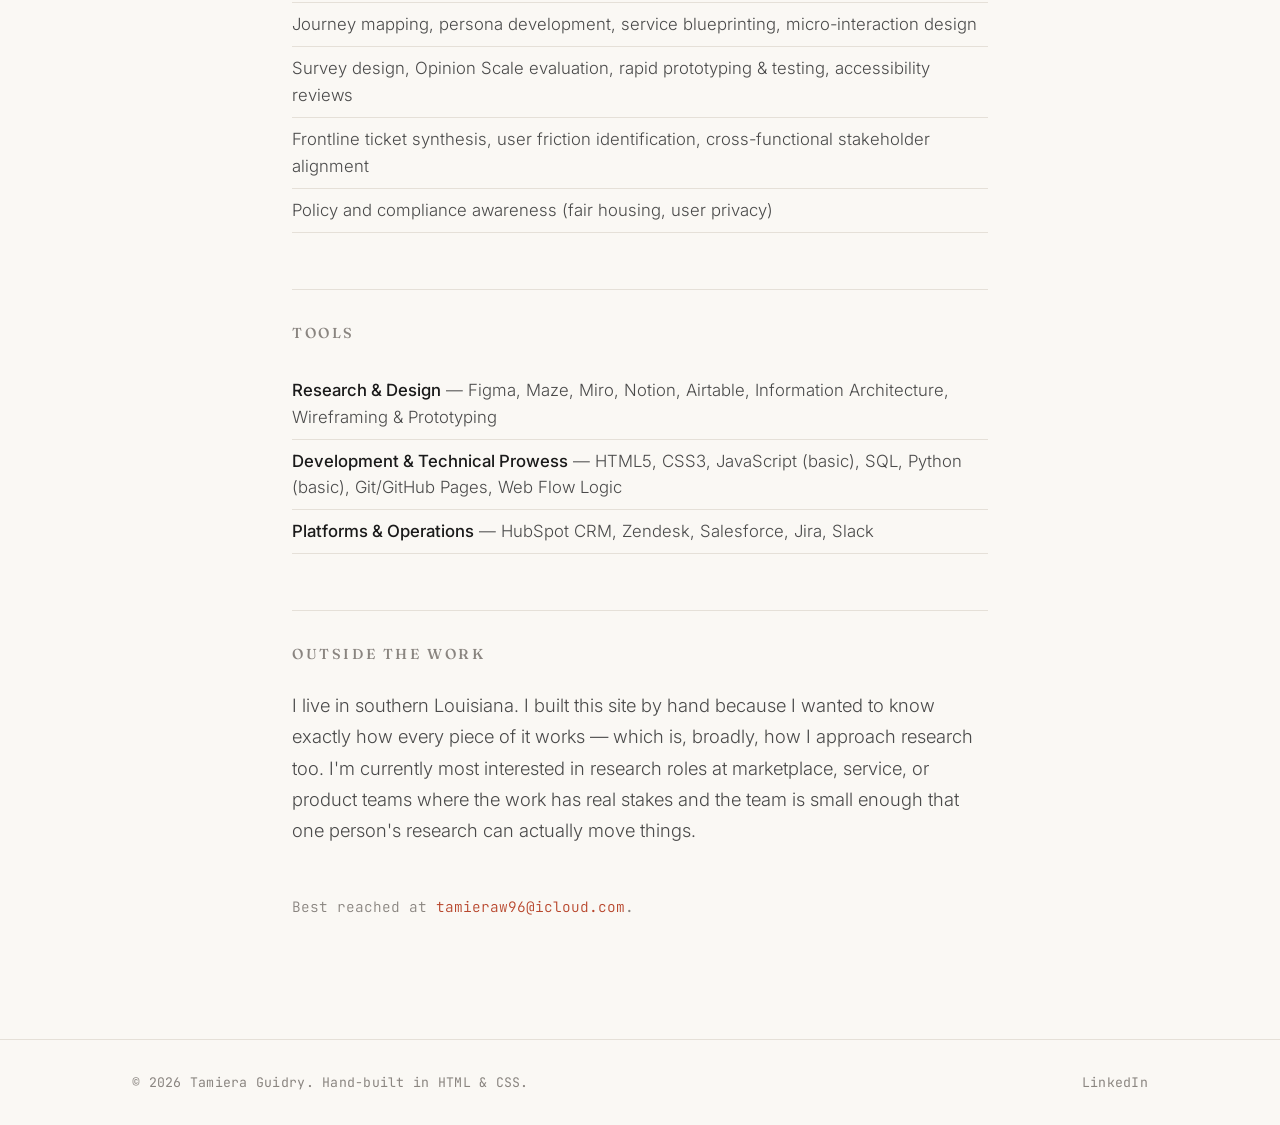
==== commit cde77b27: "Update about.html" ====
--- a/about.html
+++ b/about.html
@@ -34,8 +34,8 @@
     <ul>
       <li><strong>Frontline-derived research practice</strong> — multi-year background across SaaS, healthcare, and shared-housing platforms, leveraging operational user insights to drive product improvements</li>
       <li><strong>B.S. in UX Design</strong> — Western Governors University; intensive coursework in human-centered design, information architecture, micro-interactions, and usability testing</li>
-      <li><strong>UX Research Internship</strong> — completed formal research placement focused on student pacing alert systems, micro-interaction testing, and quantitative/qualitative usability synthesis</li>
-      <li><strong>A.S. in IT Support</strong> — technical literacy that bridges communication gaps between research, design, and engineering teams</li>
+      <li><strong>UX Research Internship</strong> — completed formal research placement focused on student pacing alert systems, micro-interaction testing, and quantitative/qualitative usability synthesis via Maze</li>
+      <li><strong>A.S. in IT Support & Web Foundations</strong> — practical coding literacy and technical grounding that streamlines collaboration with engineering and product teams</li>
       <li><strong>Certifications & Training</strong> — Google UX Design Certificate, HubSpot AI & Growth Foundations</li>
     </ul>
 
@@ -43,16 +43,16 @@
     <ul>
       <li>Unmoderated & moderated usability testing (Maze), qualitative feedback synthesis, thematic coding</li>
       <li>Journey mapping, persona development, service blueprinting, micro-interaction design</li>
-      <li>Survey design, Opinion Scale evaluation, prototype testing, accessibility reviews</li>
+      <li>Survey design, Opinion Scale evaluation, rapid prototyping & testing, accessibility reviews</li>
       <li>Frontline ticket synthesis, user friction identification, cross-functional stakeholder alignment</li>
       <li>Policy and compliance awareness (fair housing, user privacy)</li>
     </ul>
 
     <h2>Tools</h2>
     <ul>
-      <li><strong>Research &amp; design</strong> — Figma, Maze, Miro, Notion, Airtable, Information Architecture & Prototyping</li>
-      <li><strong>Technical &amp; front-end</strong> — HTML5, CSS3, GitHub Pages, Web Flow Logic, AI-assisted workflows</li>
-      <li><strong>Platforms</strong> — HubSpot CRM, Zendesk, Salesforce, Jira, Slack</li>
+      <li><strong>Research & Design</strong> — Figma, Maze, Miro, Notion, Airtable, Information Architecture, Wireframing & Prototyping</li>
+      <li><strong>Development & Technical Prowess</strong> — HTML5, CSS3, JavaScript (basic), SQL, Python (basic), Git/GitHub Pages, Web Flow Logic</li>
+      <li><strong>Platforms & Operations</strong> — HubSpot CRM, Zendesk, Salesforce, Jira, Slack</li>
     </ul>
 
     <h2>Outside the work</h2>
